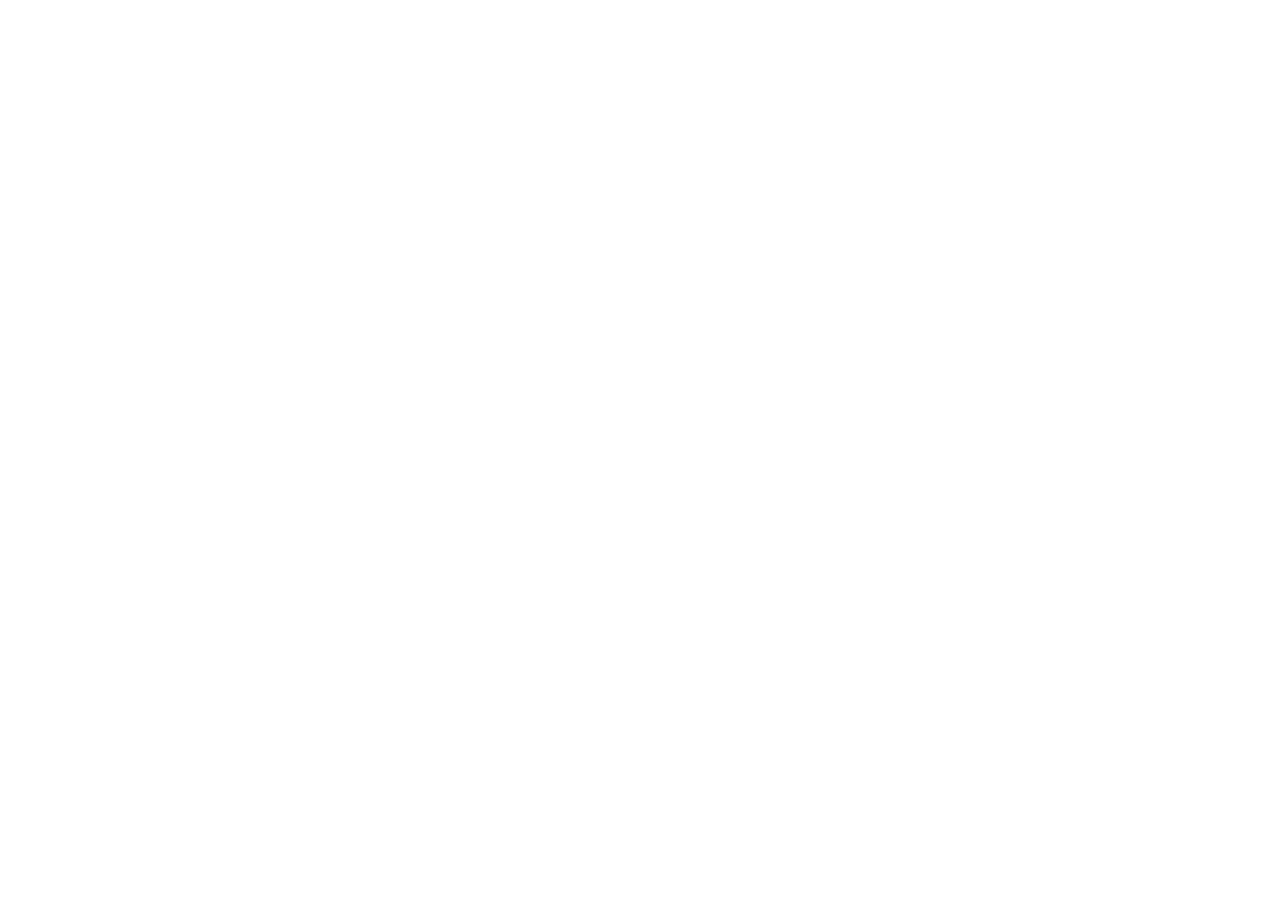
==== index.html @ 827642c1 "chore: initialize RetoKids project Setup React project with Vite, Tailwind CSS, TypeScript, and core" ====
<!doctype html>
<html lang="es">
  <head>
    <meta charset="UTF-8" />
    <meta name="viewport" content="width=device-width, initial-scale=1.0, maximum-scale=1.0, user-scalable=no, viewport-fit=cover" />
    <title>RetoKids - Desafíos en Acción</title>
    <meta name="description" content="Juego de desafíos interactivo para niños con retos físicos, de risa e ingenio, temporizador dinámico con sonidos y marcador de puntos." />
    <meta property="og:title" content="RetoKids - Desafíos en Acción" />
    <meta property="og:description" content="Juego de desafíos interactivo para niños con retos físicos, de risa e ingenio, temporizador dinámico con sonidos y marcador de puntos." />
    <meta property="og:type" content="website" />
    <meta name="apple-mobile-web-app-capable" content="yes" />
    <meta name="apple-mobile-web-app-status-bar-style" content="black-translucent" />
    <meta name="apple-mobile-web-app-title" content="RetoKids" />
    <meta name="theme-color" content="#4f46e5" />
    <link rel="preconnect" href="https://fonts.googleapis.com">
    <link rel="preconnect" href="https://fonts.gstatic.com" crossorigin>
    <link href="https://fonts.googleapis.com/css2?family=Plus+Jakarta+Sans:wght@500;600;700;800;900&display=swap" rel="stylesheet">
  </head>
  <body class="bg-slate-50 text-slate-800 antialiased selection:bg-indigo-500 selection:text-white">
    <div id="root"></div>
    <script type="module" src="/src/main.tsx"></script>
  </body>
</html>
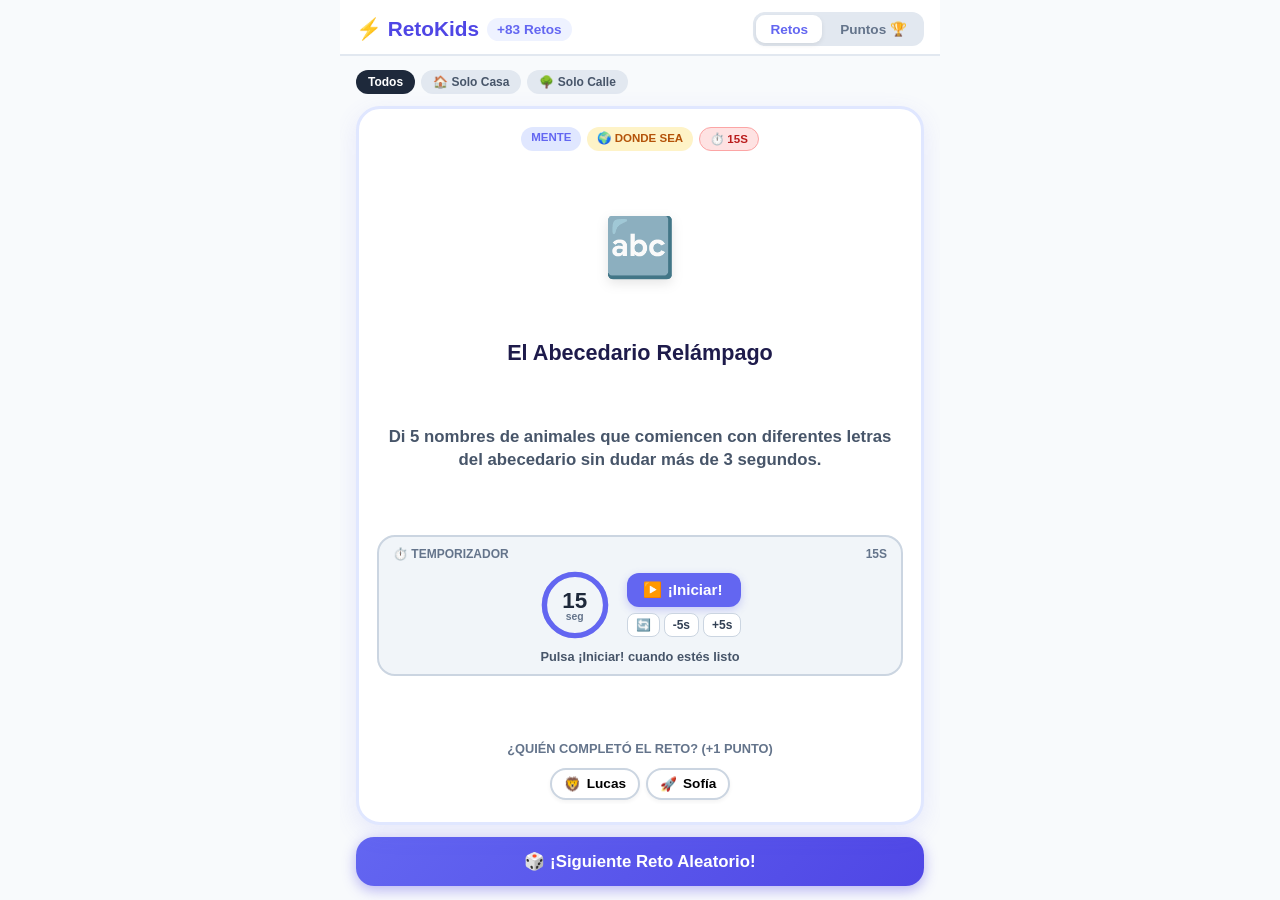
==== commit 542f8966: "feat: refactor index.html for PWA compatibility Update document structure and meta tags to improve P" ====
--- a/index.html
+++ b/index.html
@@ -1,23 +1,1300 @@
-<!doctype html>
+<!DOCTYPE html>
 <html lang="es">
-  <head>
-    <meta charset="UTF-8" />
-    <meta name="viewport" content="width=device-width, initial-scale=1.0, maximum-scale=1.0, user-scalable=no, viewport-fit=cover" />
-    <title>RetoKids - Desafíos en Acción</title>
-    <meta name="description" content="Juego de desafíos interactivo para niños con retos físicos, de risa e ingenio, temporizador dinámico con sonidos y marcador de puntos." />
-    <meta property="og:title" content="RetoKids - Desafíos en Acción" />
-    <meta property="og:description" content="Juego de desafíos interactivo para niños con retos físicos, de risa e ingenio, temporizador dinámico con sonidos y marcador de puntos." />
-    <meta property="og:type" content="website" />
-    <meta name="apple-mobile-web-app-capable" content="yes" />
-    <meta name="apple-mobile-web-app-status-bar-style" content="black-translucent" />
-    <meta name="apple-mobile-web-app-title" content="RetoKids" />
-    <meta name="theme-color" content="#4f46e5" />
-    <link rel="preconnect" href="https://fonts.googleapis.com">
-    <link rel="preconnect" href="https://fonts.gstatic.com" crossorigin>
-    <link href="https://fonts.googleapis.com/css2?family=Plus+Jakarta+Sans:wght@500;600;700;800;900&display=swap" rel="stylesheet">
-  </head>
-  <body class="bg-slate-50 text-slate-800 antialiased selection:bg-indigo-500 selection:text-white">
-    <div id="root"></div>
-    <script type="module" src="/src/main.tsx"></script>
-  </body>
+<head>
+  <meta charset="UTF-8">
+  <title>RetoKids - Desafíos en Acción con Temporizador</title>
+  
+  <!-- Optimización iOS / PWA -->
+  <meta name="viewport" content="width=device-width, initial-scale=1.0, maximum-scale=1.0, user-scalable=no, viewport-fit=cover">
+  <meta name="apple-mobile-web-app-capable" content="yes">
+  <meta name="apple-mobile-web-app-status-bar-style" content="black-translucent">
+  <meta name="apple-mobile-web-app-title" content="RetoKids">
+  <meta name="theme-color" content="#4f46e5">
+
+  <style>
+    :root {
+      --primary: #6366f1;
+      --primary-dark: #4f46e5;
+      --accent: #f59e0b;
+      --success: #10b981;
+      --danger: #ef4444;
+      --bg: #f8fafc;
+      --card-bg: #ffffff;
+      --text: #1e293b;
+      --text-muted: #64748b;
+      --safe-top: env(safe-area-inset-top, 20px);
+      --safe-bottom: env(safe-area-inset-bottom, 20px);
+    }
+
+    * {
+      box-sizing: border-box;
+      margin: 0;
+      padding: 0;
+      -webkit-tap-highlight-color: transparent;
+      user-select: none;
+      -webkit-user-select: none;
+    }
+
+    html, body {
+      width: 100%;
+      height: 100dvh;
+      overflow-x: hidden;
+      overflow-y: hidden;
+      font-family: -apple-system, BlinkMacSystemFont, "Segoe UI", Roboto, Helvetica, Arial, sans-serif;
+      background-color: var(--bg);
+      color: var(--text);
+    }
+
+    #app {
+      display: flex;
+      flex-direction: column;
+      width: 100vw;
+      height: 100dvh;
+      max-width: 600px;
+      margin: 0 auto;
+      padding-top: var(--safe-top);
+      padding-bottom: var(--safe-bottom);
+      overflow: hidden;
+      position: relative;
+    }
+
+    /* Cabecera */
+    header {
+      padding: 12px 16px 8px;
+      display: flex;
+      justify-content: space-between;
+      align-items: center;
+      background: var(--card-bg);
+      border-bottom: 2px solid #e2e8f0;
+    }
+
+    .brand {
+      display: flex;
+      align-items: center;
+      gap: 8px;
+      font-weight: 900;
+      font-size: 1.3rem;
+      color: var(--primary-dark);
+    }
+
+    .brand span {
+      background: #eef2ff;
+      padding: 4px 10px;
+      border-radius: 20px;
+      font-size: 0.85rem;
+      color: var(--primary);
+    }
+
+    .tab-bar {
+      display: flex;
+      background: #e2e8f0;
+      border-radius: 12px;
+      padding: 3px;
+      gap: 4px;
+    }
+
+    .tab-btn {
+      border: none;
+      background: transparent;
+      padding: 6px 14px;
+      font-weight: 700;
+      font-size: 0.85rem;
+      border-radius: 9px;
+      color: var(--text-muted);
+      cursor: pointer;
+      transition: all 0.2s ease;
+    }
+
+    .tab-btn.active {
+      background: #fff;
+      color: var(--primary);
+      box-shadow: 0 2px 5px rgba(0,0,0,0.08);
+    }
+
+    /* Contenido */
+    main {
+      flex: 1;
+      overflow-y: auto;
+      padding: 14px 16px;
+      display: flex;
+      flex-direction: column;
+      -webkit-overflow-scrolling: touch;
+    }
+
+    .view {
+      display: none;
+      flex-direction: column;
+      height: 100%;
+      gap: 12px;
+    }
+
+    .view.active {
+      display: flex;
+    }
+
+    /* Tarjeta Reto */
+    .challenge-card {
+      background: var(--card-bg);
+      border-radius: 24px;
+      padding: 18px 18px;
+      flex: 1;
+      display: flex;
+      flex-direction: column;
+      justify-content: space-between;
+      align-items: center;
+      text-align: center;
+      box-shadow: 0 8px 24px rgba(99, 102, 241, 0.12);
+      border: 3px solid #e0e7ff;
+      position: relative;
+      animation: popIn 0.3s cubic-bezier(0.175, 0.885, 0.32, 1.275);
+    }
+
+    @keyframes popIn {
+      0% { transform: scale(0.92); opacity: 0; }
+      100% { transform: scale(1); opacity: 1; }
+    }
+
+    .badge-row {
+      display: flex;
+      gap: 6px;
+      flex-wrap: wrap;
+      justify-content: center;
+      margin-bottom: 4px;
+    }
+
+    .badge {
+      font-size: 0.72rem;
+      font-weight: 800;
+      text-transform: uppercase;
+      padding: 4px 10px;
+      border-radius: 20px;
+      background: #e0e7ff;
+      color: var(--primary);
+    }
+
+    .badge.place {
+      background: #fef3c7;
+      color: #b45309;
+    }
+
+    .badge.time-badge {
+      background: #fee2e2;
+      color: #b91c1c;
+      border: 1px solid #fca5a5;
+    }
+
+    .challenge-emoji {
+      font-size: 3.6rem;
+      margin: 4px 0;
+      filter: drop-shadow(0 4px 6px rgba(0,0,0,0.1));
+    }
+
+    .challenge-title {
+      font-size: 1.35rem;
+      font-weight: 800;
+      color: #1e1b4b;
+      margin-bottom: 4px;
+    }
+
+    .challenge-desc {
+      font-size: 1.05rem;
+      line-height: 1.4;
+      font-weight: 600;
+      color: #475569;
+      margin-bottom: 4px;
+    }
+
+    /* =========================================
+       NUEVO: TEMPORIZADOR INTEGRADO EN RETO
+    ========================================= */
+    .timer-container {
+      width: 100%;
+      background: #f1f5f9;
+      border: 2px solid #cbd5e1;
+      border-radius: 18px;
+      padding: 10px 14px;
+      display: flex;
+      flex-direction: column;
+      align-items: center;
+      gap: 8px;
+      margin: 4px 0;
+      transition: all 0.3s ease;
+    }
+
+    .timer-container.running {
+      background: #eef2ff;
+      border-color: #818cf8;
+      box-shadow: 0 4px 12px rgba(99, 102, 241, 0.15);
+    }
+
+    .timer-container.urgent {
+      background: #fef2f2;
+      border-color: #f87171;
+      animation: pulseBorder 0.8s infinite alternate;
+    }
+
+    @keyframes pulseBorder {
+      0% { box-shadow: 0 0 0 0 rgba(239, 68, 68, 0.4); }
+      100% { box-shadow: 0 0 16px 4px rgba(239, 68, 68, 0.3); }
+    }
+
+    .timer-container.finished {
+      background: #ecfdf5;
+      border-color: #34d399;
+    }
+
+    .timer-header {
+      width: 100%;
+      display: flex;
+      justify-content: space-between;
+      align-items: center;
+      font-size: 0.75rem;
+      font-weight: 800;
+      text-transform: uppercase;
+      color: #64748b;
+    }
+
+    .timer-body {
+      display: flex;
+      align-items: center;
+      justify-content: center;
+      gap: 16px;
+      width: 100%;
+    }
+
+    .timer-dial-wrapper {
+      position: relative;
+      width: 72px;
+      height: 72px;
+      display: flex;
+      align-items: center;
+      justify-content: center;
+    }
+
+    .timer-svg {
+      width: 100%;
+      height: 100%;
+      transform: rotate(-90deg);
+    }
+
+    .timer-circle-bg {
+      fill: none;
+      stroke: #e2e8f0;
+      stroke-width: 6;
+    }
+
+    .timer-circle-progress {
+      fill: none;
+      stroke: var(--primary);
+      stroke-width: 6;
+      stroke-linecap: round;
+      transition: stroke-dashoffset 0.3s linear, stroke 0.3s ease;
+    }
+
+    .timer-dial-text {
+      position: absolute;
+      display: flex;
+      flex-direction: column;
+      align-items: center;
+      justify-content: center;
+      font-weight: 900;
+      font-size: 1.4rem;
+      color: var(--text);
+    }
+
+    .timer-dial-unit {
+      font-size: 0.65rem;
+      font-weight: 700;
+      color: var(--text-muted);
+      margin-top: -3px;
+    }
+
+    .timer-controls {
+      display: flex;
+      flex-direction: column;
+      gap: 6px;
+    }
+
+    .btn-timer-main {
+      background: var(--primary);
+      color: white;
+      border: none;
+      padding: 8px 16px;
+      border-radius: 12px;
+      font-weight: 800;
+      font-size: 0.95rem;
+      cursor: pointer;
+      display: flex;
+      align-items: center;
+      gap: 6px;
+      box-shadow: 0 3px 8px rgba(99, 102, 241, 0.3);
+      transition: transform 0.1s, background-color 0.2s;
+    }
+
+    .btn-timer-main:active {
+      transform: scale(0.95);
+    }
+
+    .btn-timer-main.running {
+      background: #d97706;
+      box-shadow: 0 3px 8px rgba(217, 119, 6, 0.3);
+    }
+
+    .btn-timer-main.finished {
+      background: #059669;
+    }
+
+    .timer-sub-controls {
+      display: flex;
+      gap: 4px;
+      justify-content: center;
+    }
+
+    .btn-timer-small {
+      background: #fff;
+      border: 1px solid #cbd5e1;
+      padding: 4px 8px;
+      border-radius: 8px;
+      font-weight: 800;
+      font-size: 0.75rem;
+      cursor: pointer;
+      color: #334155;
+    }
+
+    .btn-timer-small:active {
+      transform: scale(0.92);
+      background: #f1f5f9;
+    }
+
+    .timer-status-msg {
+      font-size: 0.8rem;
+      font-weight: 700;
+      color: #475569;
+      text-align: center;
+    }
+
+    /* Botones de acción */
+    .action-panel {
+      display: flex;
+      flex-direction: column;
+      gap: 8px;
+      margin-top: 6px;
+      width: 100%;
+    }
+
+    .award-title {
+      font-size: 0.8rem;
+      font-weight: 800;
+      color: var(--text-muted);
+      text-align: center;
+      text-transform: uppercase;
+    }
+
+    .players-quick-bar {
+      display: flex;
+      gap: 6px;
+      overflow-x: auto;
+      padding: 4px 2px;
+      justify-content: center;
+      flex-wrap: wrap;
+    }
+
+    .quick-player-btn {
+      background: #fff;
+      border: 2px solid #cbd5e1;
+      padding: 6px 12px;
+      border-radius: 50px;
+      display: flex;
+      align-items: center;
+      gap: 6px;
+      font-weight: 800;
+      font-size: 0.85rem;
+      cursor: pointer;
+      box-shadow: 0 2px 4px rgba(0,0,0,0.05);
+      transition: transform 0.1s;
+    }
+
+    .quick-player-btn:active {
+      transform: scale(0.95);
+      background: #dcfce7;
+      border-color: var(--success);
+    }
+
+    .btn-main {
+      background: linear-gradient(135deg, #6366f1, #4f46e5);
+      color: white;
+      border: none;
+      padding: 14px;
+      font-size: 1.05rem;
+      font-weight: 800;
+      border-radius: 18px;
+      cursor: pointer;
+      box-shadow: 0 4px 14px rgba(79, 70, 229, 0.4);
+      display: flex;
+      justify-content: center;
+      align-items: center;
+      gap: 10px;
+      transition: transform 0.1s;
+    }
+
+    .btn-main:active {
+      transform: scale(0.97);
+    }
+
+    /* Marcador y Jugadores */
+    .players-list {
+      display: flex;
+      flex-direction: column;
+      gap: 10px;
+      overflow-y: auto;
+    }
+
+    .player-card {
+      background: var(--card-bg);
+      border-radius: 18px;
+      padding: 12px 16px;
+      display: flex;
+      align-items: center;
+      justify-content: space-between;
+      box-shadow: 0 3px 10px rgba(0,0,0,0.04);
+      border: 2px solid #f1f5f9;
+    }
+
+    .player-info {
+      display: flex;
+      align-items: center;
+      gap: 12px;
+    }
+
+    .player-avatar {
+      width: 48px;
+      height: 48px;
+      border-radius: 50%;
+      background: #eef2ff;
+      display: flex;
+      align-items: center;
+      justify-content: center;
+      font-size: 1.7rem;
+      overflow: hidden;
+      border: 2px solid #c7d2fe;
+    }
+
+    .player-avatar img {
+      width: 100%;
+      height: 100%;
+      object-fit: cover;
+    }
+
+    .player-name {
+      font-weight: 800;
+      font-size: 1.05rem;
+    }
+
+    .score-controls {
+      display: flex;
+      align-items: center;
+      gap: 8px;
+    }
+
+    .score-badge {
+      font-size: 1.3rem;
+      font-weight: 900;
+      color: var(--primary-dark);
+      min-width: 36px;
+      text-align: center;
+    }
+
+    .btn-circle {
+      width: 36px;
+      height: 36px;
+      border-radius: 50%;
+      border: none;
+      font-size: 1.3rem;
+      font-weight: 800;
+      display: flex;
+      align-items: center;
+      justify-content: center;
+      cursor: pointer;
+    }
+
+    .btn-plus {
+      background: #dcfce7;
+      color: #15803d;
+    }
+
+    .btn-minus {
+      background: #fee2e2;
+      color: #b91c1c;
+    }
+
+    /* Modal / Formulario Agregar Jugador */
+    .add-player-box {
+      background: #fff;
+      padding: 16px;
+      border-radius: 20px;
+      box-shadow: 0 4px 12px rgba(0,0,0,0.06);
+      border: 2px dashed #cbd5e1;
+      display: flex;
+      flex-direction: column;
+      gap: 12px;
+    }
+
+    .input-row {
+      display: flex;
+      gap: 8px;
+    }
+
+    input[type="text"] {
+      flex: 1;
+      padding: 12px 14px;
+      border-radius: 12px;
+      border: 2px solid #cbd5e1;
+      font-size: 1rem;
+      font-weight: 600;
+      outline: none;
+    }
+
+    input[type="text"]:focus {
+      border-color: var(--primary);
+    }
+
+    .avatar-selector {
+      display: flex;
+      gap: 6px;
+      overflow-x: auto;
+      padding-bottom: 4px;
+    }
+
+    .avatar-option {
+      font-size: 1.6rem;
+      padding: 6px;
+      background: #f1f5f9;
+      border-radius: 12px;
+      cursor: pointer;
+      border: 2px solid transparent;
+    }
+
+    .avatar-option.selected {
+      border-color: var(--primary);
+      background: #e0e7ff;
+    }
+
+    .custom-file-upload {
+      border: 2px dashed #94a3b8;
+      border-radius: 12px;
+      display: flex;
+      align-items: center;
+      justify-content: center;
+      padding: 8px;
+      font-size: 0.8rem;
+      font-weight: 700;
+      color: #475569;
+      cursor: pointer;
+    }
+
+    .btn-sec {
+      background: var(--primary);
+      color: white;
+      border: none;
+      padding: 12px;
+      border-radius: 12px;
+      font-weight: 800;
+      cursor: pointer;
+    }
+
+    /* Filtros Rápidos */
+    .filter-bar {
+      display: flex;
+      gap: 6px;
+    }
+
+    .filter-chip {
+      padding: 5px 12px;
+      border-radius: 20px;
+      background: #e2e8f0;
+      border: none;
+      font-size: 0.75rem;
+      font-weight: 700;
+      color: #475569;
+      cursor: pointer;
+    }
+
+    .filter-chip.active {
+      background: #1e293b;
+      color: white;
+    }
+
+    /* Canvas para confeti */
+    #confetti {
+      position: absolute;
+      top: 0;
+      left: 0;
+      width: 100%;
+      height: 100%;
+      pointer-events: none;
+      z-index: 999;
+    }
+  </style>
+</head>
+<body>
+
+  <canvas id="confetti"></canvas>
+
+  <div id="app">
+    <!-- Header -->
+    <header>
+      <div class="brand">
+        ⚡ RetoKids
+        <span id="challenge-counter">0/110</span>
+      </div>
+      <div class="tab-bar">
+        <button class="tab-btn active" onclick="switchView('retos')">Retos</button>
+        <button class="tab-btn" onclick="switchView('jugadores')">Puntos 🏆</button>
+      </div>
+    </header>
+
+    <!-- Contenido -->
+    <main>
+      <!-- VISTA 1: RETOS -->
+      <div id="view-retos" class="view active">
+        <!-- Filtros de Lugar -->
+        <div class="filter-bar">
+          <button class="filter-chip active" onclick="setFilter('todos', this)">Todos</button>
+          <button class="filter-chip" onclick="setFilter('casa', this)">🏠 Solo Casa</button>
+          <button class="filter-chip" onclick="setFilter('calle', this)">🌳 Solo Calle</button>
+        </div>
+
+        <!-- Tarjeta de Reto -->
+        <div class="challenge-card" id="card">
+          <div class="badge-row">
+            <span class="badge" id="c-category">Movimiento</span>
+            <span class="badge place" id="c-place">🏠 En Casa</span>
+            <span class="badge time-badge" id="c-time-badge" style="display:none;">⏱️ 10s</span>
+          </div>
+
+          <div class="challenge-emoji" id="c-emoji">🚀</div>
+          <h2 class="challenge-title" id="c-title">Cargando Reto...</h2>
+          <p class="challenge-desc" id="c-desc">¡Prepárate para la diversión!</p>
+
+          <!-- NUEVO: Temporizador Visual para retos con tiempo -->
+          <div class="timer-container" id="timer-box" style="display: none;">
+            <div class="timer-header">
+              <span>⏱️ Temporizador</span>
+              <span id="timer-badge-val" style="font-weight:900;">10s</span>
+            </div>
+            <div class="timer-body">
+              <div class="timer-dial-wrapper">
+                <svg class="timer-svg" viewBox="0 0 80 80">
+                  <circle class="timer-circle-bg" cx="40" cy="40" r="34"></circle>
+                  <circle class="timer-circle-progress" id="timer-svg-circle" cx="40" cy="40" r="34" stroke-dasharray="213.6" stroke-dashoffset="0"></circle>
+                </svg>
+                <div class="timer-dial-text">
+                  <span id="timer-digits">10</span>
+                  <span class="timer-dial-unit">seg</span>
+                </div>
+              </div>
+
+              <div class="timer-controls">
+                <button class="btn-timer-main" id="timer-main-btn" onclick="toggleTimer()">
+                  <span id="timer-btn-icon">▶️</span> <span id="timer-btn-text">¡Iniciar!</span>
+                </button>
+                <div class="timer-sub-controls">
+                  <button class="btn-timer-small" onclick="resetTimer()" title="Reiniciar">🔄</button>
+                  <button class="btn-timer-small" onclick="adjustTimer(-5)" title="Restar 5s">-5s</button>
+                  <button class="btn-timer-small" onclick="adjustTimer(5)" title="Sumar 5s">+5s</button>
+                </div>
+              </div>
+            </div>
+            <div class="timer-status-msg" id="timer-msg">Pulsa ¡Iniciar! cuando estés preparado</div>
+          </div>
+
+          <!-- Asignar punto rápido -->
+          <div class="action-panel">
+            <div class="award-title">¿Quién completó el reto? (+1 punto)</div>
+            <div class="players-quick-bar" id="quick-players">
+              <!-- Se llena con JS -->
+            </div>
+          </div>
+        </div>
+
+        <button class="btn-main" onclick="nextChallenge()">
+          🎲 ¡Siguiente Reto Aleatorio!
+        </button>
+      </div>
+
+      <!-- VISTA 2: JUGADORES / MARCADOR -->
+      <div id="view-jugadores" class="view">
+        <!-- Agregar Jugador -->
+        <div class="add-player-box">
+          <div class="input-row">
+            <input type="text" id="player-name" placeholder="Nombre (ej. Lucas o Sofía)" maxlength="15">
+            <button class="btn-sec" onclick="addPlayer()">Añadir</button>
+          </div>
+          
+          <div style="font-size: 0.8rem; font-weight: 700; color: #64748b;">Elige un icono:</div>
+          <div class="avatar-selector" id="avatar-picker">
+            <div class="avatar-option selected" onclick="pickEmoji('🦁', this)">🦁</div>
+            <div class="avatar-option" onclick="pickEmoji('🚀', this)">🚀</div>
+            <div class="avatar-option" onclick="pickEmoji('🦄', this)">🦄</div>
+            <div class="avatar-option" onclick="pickEmoji('🦖', this)">🦖</div>
+            <div class="avatar-option" onclick="pickEmoji('⚡', this)">⚡</div>
+            <div class="avatar-option" onclick="pickEmoji('🍕', this)">🍕</div>
+            <div class="avatar-option" onclick="pickEmoji('🐶', this)">🐶</div>
+            <div class="avatar-option" onclick="pickEmoji('🥷', this)">🥷</div>
+          </div>
+
+          <label class="custom-file-upload">
+            📷 O sube una foto desde tu galería
+            <input type="file" id="player-img" accept="image/*" style="display:none;" onchange="handleImageUpload(event)">
+          </label>
+        </div>
+
+        <!-- Lista Marcador -->
+        <div class="players-list" id="players-list">
+          <!-- Jugadores creados -->
+        </div>
+      </div>
+    </main>
+  </div>
+
+  <script>
+    /* ============================================================
+       BASE DE DATOS: +105 RETOS CON TIEMPO EXPLICITO
+    ============================================================ */
+    const RETOS = [
+      // FÍSICOS Y MOVIMIENTO
+      { title: "El Flamenco Ciego", desc: "Ponte a la pata coja, cierra los ojos y aguanta 10 segundos sin caerte ni abrir los brazos.", cat: "Movimiento", place: "todos", emoji: "🦩", time: 10 },
+      { title: "El Suelo es Lava", desc: "¡Tienes 5 segundos para subirte a algún lugar sin tocar el suelo!", cat: "Movimiento", place: "todos", emoji: "🌋", time: 5 },
+      { title: "Caminata de Cangrejo", desc: "Camina a cuatro patas boca arriba como un cangrejo hasta la otra punta de la habitación o hasta el siguiente árbol.", cat: "Movimiento", place: "todos", emoji: "🦀" },
+      { title: "Salto de Astronauta", desc: "Haz 5 saltos lo más altos que puedas, aterrizando en cuclillas y diciendo en el aire '¡Houston, sin gravedad!'.", cat: "Movimiento", place: "todos", emoji: "🚀" },
+      { title: "Giro Ninja Silencioso", desc: "Da 3 vueltas completas sobre ti mismo y termina en posición ninja sin hacer ni el más mínimo sonido.", cat: "Movimiento", place: "todos", emoji: "🥷" },
+      { title: "La Carrera del Pingüino", desc: "Junta los tobillos y camina como un pingüino de lado a lado sin separar los pies.", cat: "Movimiento", place: "todos", emoji: "🐧" },
+      { title: "El Puente Humano", desc: "Haz una postura de puente (o plancha) y cuenta despacio del 1 al 12 sin que tu barriga toque el suelo.", cat: "Movimiento", place: "todos", emoji: "🌉", time: 12 },
+      { title: "Pato Veloz", desc: "Agáchate en cuclillas y camina como un patito diciendo 'cuac cuac' durante 15 pasos.", cat: "Movimiento", place: "todos", emoji: "🦆" },
+      { title: "Salto de Rana Pro", desc: "Haz 6 saltos de rana enormes tocando el suelo con las dos manos antes de cada despegue.", cat: "Movimiento", place: "todos", emoji: "🐸" },
+      { title: "Toques de Rodilla", desc: "Salta llevando las rodillas al pecho 8 veces seguidas sin detenerte.", cat: "Movimiento", place: "todos", emoji: "⚡" },
+      { title: "El Árbol en la Tormenta", desc: "Haz la postura del árbol (un pie pegado a la rodilla contraria) durante 15 segundos mientras los demás intentan hacerte reír.", cat: "Equilibrio", place: "todos", emoji: "🌳", time: 15 },
+      { title: "Gato y Perro", desc: "A cuatro patas, arquea la espalda hacia arriba como gato enfadado y luego hacia abajo sacando pecho 5 veces.", cat: "Movimiento", place: "casa", emoji: "🐱" },
+      { title: "Carrera hacia Atrás", desc: "Camina 20 pasos de espaldas con mucho cuidado mirando por encima del hombro.", cat: "Movimiento", place: "todos", emoji: "🔙" },
+
+      // RISA Y ACTUACIÓN / TEATRO
+      { title: "El Robot Descompuesto", desc: "Habla y muévete como un robot al que se le están acabando las pilas durante 20 segundos.", cat: "Risas", place: "todos", emoji: "🤖", time: 20 },
+      { title: "La Estatua de Cera", desc: "Pon una cara divertidísima y quédate completamente congelado durante 15 segundos sin parpadear.", cat: "Risas", place: "todos", emoji: "🗿", time: 15 },
+      { title: "Monólogo Alienígena", desc: "Explícale al grupo cómo se come un plátano usando un idioma inventado de otro planeta durante 20 segundos.", cat: "Risas", place: "todos", emoji: "👽", time: 20 },
+      { title: "Mímica de Animal Misterioso", desc: "Imita a un animal con gestos y movimientos (¡sin ningún sonido!) hasta que alguien adivine cuál es en 30 segundos.", cat: "Teatro", place: "todos", emoji: "🎭", time: 30 },
+      { title: "El Espejo Mágico", desc: "Elige a un compañero e imita exactamente cada uno de sus movimientos durante 30 segundos como si fueras su reflejo.", cat: "Risas", place: "todos", emoji: "🪞", time: 30 },
+      { title: "Risa Contagiosa", desc: "Ponte muy serio cara a cara con alguien y di '¡Ja!'... él dice '¡Ja, Ja!' y tú '¡Ja, Ja, Ja!'. El primero que se ría pierde.", cat: "Risas", place: "todos", emoji: "😂" },
+      { title: "Chef Italiano Dramático", desc: "Finge preparar una pizza gigante invisible usando manos y gestos muy exagerados durante 20 segundos.", cat: "Teatro", place: "todos", emoji: "🍕", time: 20 },
+      { title: "Pájaros Locos", desc: "Mueve los brazos como un pájaro e intenta rascarte la espalda con el codo.", cat: "Risas", place: "todos", emoji: "🦜" },
+      { title: "Abuelo sin Dientes", desc: "Habla durante 20 segundos tapándote los dientes con los labios contando qué hiciste hoy.", cat: "Risas", place: "todos", emoji: "👴", time: 20 },
+      { title: "Presentador de Circo", desc: "Presenta al otro jugador con tu voz más potente y elegante como el artista más asombroso del mundo en 20 segundos.", cat: "Teatro", place: "todos", emoji: "🎪", time: 20 },
+
+      // OBSERVACIÓN E INGENIO
+      { title: "Detective de Colores", desc: "Encuentra con la vista 3 cosas rojas, 2 verdes y 1 amarilla antes de contar hasta 15.", cat: "Ingenio", place: "todos", emoji: "🔍", time: 15 },
+      { title: "Palabras Encadenadas", desc: "Di una palabra y el otro debe decir otra que empiece con la última sílaba. ¡Deben lograr 6 palabras seguidas!", cat: "Mente", place: "todos", emoji: "🔗" },
+      { title: "El Abecedario Relámpago", desc: "Di 5 nombres de animales que comiencen con diferentes letras del abecedario sin dudar más de 3 segundos.", cat: "Mente", place: "todos", emoji: "🔤", time: 15 },
+      { title: "El Radar Silencioso", desc: "Cierra los ojos durante 15 segundos en silencio absoluto. Luego di 3 sonidos diferentes que hayas escuchado.", cat: "Ingenio", place: "todos", emoji: "👂", time: 15 },
+      { title: "Veo Veo Táctil", desc: "Cierra los ojos. Alguien te pondrá un objeto cotidiano en las manos y tendrás 10 segundos para adivinar qué es solo tocándolo.", cat: "Ingenio", place: "casa", emoji: "✋", time: 10 },
+      { title: "Rimas Divertidas", desc: "Busca 3 palabras que rimen con la palabra 'CAMIÓN' en menos de 15 segundos.", cat: "Mente", place: "todos", emoji: "🎵", time: 15 },
+      { title: "La Pregunta Prohibida", desc: "Durante 1 minuto debes responder a las preguntas que te hagan SIN decir las palabras 'SÍ', 'NO' ni 'BLANCO'.", cat: "Mente", place: "todos", emoji: "🚫", time: 60 },
+      { title: "Memoria Flash", desc: "Mira a tu alrededor 10 segundos. Cierra los ojos y dinos cuántas personas o cuadros hay en el lugar.", cat: "Mente", place: "todos", emoji: "🧠", time: 10 },
+      { title: "Trabalenguas Imposible", desc: "Di 3 veces seguidas y muy rápido: 'Tres tristes tigres tragaban trigo en un trigal' en menos de 15 segundos.", cat: "Mente", place: "todos", emoji: "🗣️", time: 15 },
+      { title: "De Mayor a Menor", desc: "Cuenta hacia atrás del 20 al 0 mientras das saltitos suaves con un solo pie durante 20 segundos.", cat: "Mente", place: "todos", emoji: "🔟", time: 20 },
+
+      // CALLE / EXTERIOR
+      { title: "Cazador de Letras", desc: "Busca en carteles o señales de la calle la letra 'A', la letra 'M' y la letra 'S' en menos de 30 segundos.", cat: "Calle", place: "calle", emoji: "🚸", time: 30 },
+      { title: "La Carrera de Sombras", desc: "Intenta pisar la sombra de tu compañero sin que él pise la tuya durante 20 segundos.", cat: "Calle", place: "calle", emoji: "👥", time: 20 },
+      { title: "El Semáforo Humano", desc: "Cuando el líder diga 'Verde' corres en el sitio; 'Amarillo' vas a cámara lenta; 'Rojo' te congelas durante 30 segundos.", cat: "Calle", place: "calle", emoji: "🚦", time: 30 },
+      { title: "Contador de Coches", desc: "Elige un color. El primero en ver pasar 3 coches de ese color gana el punto.", cat: "Calle", place: "calle", emoji: "🚗" },
+      { title: "Misión Formas de Nubes", desc: "Mira al cielo y encuentra una nube que tenga forma de animal o de cosa divertida y descríbela.", cat: "Calle", place: "calle", emoji: "☁️" },
+      { title: "Equilibrio en la Línea", desc: "Camina poniendo un pie justo delante del otro siguiendo una línea del suelo sin salirte durante 15 pasos.", cat: "Calle", place: "calle", emoji: "➖" },
+      { title: "El Radar de Perros", desc: "El primero en encontrar un perro paseando por la calle debe imitar su ladrido suavemente.", cat: "Calle", place: "calle", emoji: "🐕" },
+      { title: "Detective de Hojas", desc: "Encuentra en el suelo una hoja seca y una hoja verde sin arrancar ninguna planta antes de 30 segundos.", cat: "Calle", place: "calle", emoji: "🍂", time: 30 },
+      { title: "Salto de Balcones", desc: "Cuenta cuántos balcones con plantas ves en la fachada más cercana antes de 10 segundos.", cat: "Calle", place: "calle", emoji: "🪴", time: 10 },
+      { title: "El Abrazo al Árbol", desc: "Camina a paso ligero hasta el árbol más cercano y dale un abrazo agradeciéndole por el oxígeno.", cat: "Calle", place: "calle", emoji: "🌲" },
+
+      // CASA
+      { title: "Búsqueda del Calcetín Gemelo", desc: "Toca con la punta del dedo un calcetín y vuelve a tu lugar en menos de 10 segundos.", cat: "Casa", place: "casa", emoji: "🧦", time: 10 },
+      { title: "El Guardián del Silencio", desc: "Cruza el pasillo o la habitación caminando como un ratoncito sin que el suelo cruja durante 15 segundos.", cat: "Casa", place: "casa", emoji: "🐭", time: 15 },
+      { title: "Tocar Madera", desc: "Toca 4 objetos distintos que estén hechos de madera auténtica en menos de 12 segundos.", cat: "Casa", place: "casa", emoji: "🪵", time: 12 },
+      { title: "Foco Frío", desc: "Corre y toca la puerta del frigorífico con el codo antes de 8 segundos.", cat: "Casa", place: "casa", emoji: "❄️", time: 8 },
+      { title: "La Almohada Malabarista", desc: "Toma un cojín, lánzalo al aire, da una palmada y atrápalo antes de que caiga.", cat: "Casa", place: "casa", emoji: "🛋️" },
+      { title: "Orden Exprés", desc: "Encuentra una cosa que esté descolocada en el salón o tu cuarto y guárdala en su lugar exacto antes de 20 segundos.", cat: "Casa", place: "casa", emoji: "✨", time: 20 },
+      { title: "El Monstruo de la Cama", desc: "Gatea por debajo de una mesa o ponte a ras del suelo y saluda como un simpático monstruo.", cat: "Casa", place: "casa", emoji: "👾" },
+
+      // MÁS RETOS
+      { title: "Giro de Helicóptero", desc: "Extiende los brazos y gira 5 veces a la derecha y 5 a la izquierda sin marearte.", cat: "Movimiento", place: "todos", emoji: "🚁" },
+      { title: "Pancita y Cabeza", desc: "Frótate la barriga en círculos con una mano mientras te das palmaditas en la cabeza con la otra durante 10 segundos.", cat: "Coordinación", place: "todos", emoji: "🤹", time: 10 },
+      { title: "La Carrera del Gusano", desc: "Túmbate en el suelo y muévete hacia adelante ondulando tu cuerpo durante 15 segundos.", cat: "Movimiento", place: "casa", emoji: "🐛", time: 15 },
+      { title: "Mímica de Oficios", desc: "Imita ser un bombero o un astronauta hasta que adivinen tu profesión en menos de 30 segundos.", cat: "Teatro", place: "todos", emoji: "👨‍🚒", time: 30 },
+      { title: "El Chiste Exprés", desc: "Cuenta tu mejor chiste o frase cómica en menos de 20 segundos.", cat: "Risas", place: "todos", emoji: "😆", time: 20 },
+      { title: "Superhéroe en Despegue", desc: "Haz tu mejor pose de superhéroe volando y quédate firme como una roca 12 segundos.", cat: "Movimiento", place: "todos", emoji: "🦸", time: 12 },
+      { title: "Aplaude por la Espalda", desc: "Pasa los brazos por detrás de la espalda e intenta aplaudir 10 veces en menos de 10 segundos.", cat: "Coordinación", place: "todos", emoji: "👏", time: 10 },
+      { title: "Adivina el Dibujo en la Espalda", desc: "Con tu dedo dibuja un sol, un corazón o un número en la espalda para que lo adivinen en 20 segundos.", cat: "Ingenio", place: "todos", emoji: "✍️", time: 20 },
+      { title: "Grito Mudo", desc: "Haz la cara de gritar con toda tu fuerza pero sin ningún sonido durante 8 segundos.", cat: "Risas", place: "todos", emoji: "😱", time: 8 },
+      { title: "El Duelo de Miradas", desc: "Mira fijamente a los ojos a tu rival durante 30 segundos. El primero en reírse pierde.", cat: "Risas", place: "todos", emoji: "👀", time: 30 },
+      { title: "Canto Operístico", desc: "Canta 'Cumpleaños Feliz' con voz de ópera dramática durante 15 segundos.", cat: "Risas", place: "todos", emoji: "🎤", time: 15 },
+      { title: "El Ninja Agachado", desc: "Haz una sentadilla profunda y aguanta abajo contando hasta 10 con una sonrisa.", cat: "Movimiento", place: "todos", emoji: "🥋", time: 10 },
+      { title: "5 Animales con Cola Larga", desc: "Nombra 5 animales con cola larga antes de que cuenten hasta 10.", cat: "Mente", place: "todos", emoji: "🐒", time: 10 },
+      { title: "La Torre Humana", desc: "Estírate lo más alto que puedas de puntillas con las manos al cielo 10 segundos.", cat: "Movimiento", place: "todos", emoji: "🦒", time: 10 },
+      { title: "Sonidos de Granja", desc: "Haz el sonido de una vaca, un gallo, un cerdo y una oveja en menos de 8 segundos.", cat: "Risas", place: "todos", emoji: "🚜", time: 8 },
+      { title: "Cero Cosquillas", desc: "Aguanta cosquillas en las plantas de los pies o costillas durante 5 segundos sin gritar.", cat: "Risas", place: "todos", emoji: "🪶", time: 5 },
+      { title: "El Baile Loco", desc: "Inventa un paso de baile que combine hombros y pata coja durante 15 segundos.", cat: "Risas", place: "todos", emoji: "💃", time: 15 },
+      { title: "Pies en el Aire", desc: "Siéntate en el suelo y mantén los pies en el aire sin tocar nada durante 10 segundos.", cat: "Movimiento", place: "casa", emoji: "🦶", time: 10 },
+      { title: "Carrera de Caracoles", desc: "Compite para ver quién llega más lento al otro lado sin parar durante 20 segundos.", cat: "Risas", place: "todos", emoji: "🐌", time: 20 },
+      { title: "Buscador de Triángulos", desc: "Encuentra en menos de 15 segundos alguna forma triangular en tu entorno.", cat: "Ingenio", place: "todos", emoji: "📐", time: 15 },
+      { title: "Mueve las Orejas", desc: "Intenta mover las orejas sin tocarlas durante 10 segundos.", cat: "Risas", place: "todos", emoji: "👂", time: 10 },
+      { title: "Contar con los Ojos Cerrados", desc: "Cierra los ojos e intenta adivinar cuándo han pasado exactamente 15 segundos.", cat: "Mente", place: "todos", emoji: "⏱️", time: 15 },
+      { title: "Cero Parpadeo", desc: "Aguanta 12 segundos mirando al techo sin parpadear ni una sola vez.", cat: "Control", place: "todos", emoji: "👀", time: 12 },
+      { title: "Pies Calientes", desc: "Trota en el sitio como si el suelo hirviera durante 10 segundos.", cat: "Movimiento", place: "todos", emoji: "🔥", time: 10 },
+      { title: "Tocar 3 Cosas Frías", desc: "Toca 3 objetos fríos al tacto (metal, cristal, piedra) antes de 15 segundos.", cat: "Ingenio", place: "todos", emoji: "🧊", time: 15 },
+      { title: "Acrobacia del Pulgar", desc: "Gira los pulgares uno alrededor del otro a máxima velocidad durante 10 segundos.", cat: "Coordinación", place: "todos", emoji: "👍", time: 10 },
+      { title: "El Escalador Invisible", desc: "Mueve brazos y piernas como escalando una montaña empinada durante 15 segundos.", cat: "Movimiento", place: "todos", emoji: "🧗", time: 15 },
+      { title: "5 Cosas que Vuelan", desc: "Nombra 5 cosas que vuelen que NO sean pájaros antes de 10 segundos.", cat: "Mente", place: "todos", emoji: "🚁", time: 10 },
+      { title: "Tocar Algo Amarillo", desc: "¡Tienes 7 segundos para correr y tocar algo amarillo!", cat: "Ingenio", place: "todos", emoji: "🟡", time: 7 },
+      { title: "La Muralla China", desc: "Empujad suavemente espalda contra espalda durante 5 segundos.", cat: "Fuerza", place: "todos", emoji: "🧱", time: 5 },
+      { title: "La Palma Rápida", desc: "Intenta aplaudir 15 veces en menos de 5 segundos.", cat: "Agilidad", place: "todos", emoji: "⚡", time: 5 },
+      { title: "La Tabla Firme", desc: "Ponte en plancha apoyando los codos durante 10 segundos.", cat: "Fuerza", place: "casa", emoji: "🛹", time: 10 },
+      { title: "El Saludo Secreto", desc: "Inventa en 10 segundos un saludo secreto con tu amigo.", cat: "Creatividad", place: "todos", emoji: "🤝", time: 10 }
+    ];
+
+    /* ============================================================
+       ESTADO Y PERSISTENCIA
+    ============================================================ */
+    let players = JSON.parse(localStorage.getItem('retokids_players')) || [
+      { id: 1, name: "Lucas", avatar: "🦁", isCustomImg: false, score: 0 },
+      { id: 2, name: "Sofía", avatar: "🚀", isCustomImg: false, score: 0 }
+    ];
+
+    let currentFilter = 'todos';
+    let currentEmoji = '🦁';
+    let customImageBase64 = null;
+    let currentReto = null;
+
+    // Estado del temporizador
+    let timerTotal = 0;
+    let timerRemaining = 0;
+    let timerInterval = null;
+    let timerRunning = false;
+    const CIRCUMFERENCE = 2 * Math.PI * 34; // r=34 -> ~213.6
+
+    // Audio
+    const audioCtx = new (window.AudioContext || window.webkitAudioContext)();
+    
+    function playBeep(freq = 520, type = 'sine', duration = 0.15) {
+      if (audioCtx.state === 'suspended') audioCtx.resume();
+      try {
+        const osc = audioCtx.createOscillator();
+        const gain = audioCtx.createGain();
+        osc.type = type;
+        osc.frequency.value = freq;
+        gain.gain.setValueAtTime(0.2, audioCtx.currentTime);
+        gain.gain.exponentialRampToValueAtTime(0.001, audioCtx.currentTime + duration);
+        osc.connect(gain);
+        gain.connect(audioCtx.destination);
+        osc.start();
+        osc.stop(audioCtx.currentTime + duration);
+      } catch (e) {}
+    }
+
+    function playFanfare() {
+      setTimeout(() => playBeep(440, 'triangle', 0.12), 0);
+      setTimeout(() => playBeep(554, 'triangle', 0.12), 120);
+      setTimeout(() => playBeep(659, 'triangle', 0.15), 240);
+      setTimeout(() => playBeep(880, 'triangle', 0.35), 380);
+    }
+
+    /* ============================================================
+       LÓGICA DEL TEMPORIZADOR
+    ============================================================ */
+    function setupTimerForReto(reto) {
+      clearInterval(timerInterval);
+      timerRunning = false;
+      const box = document.getElementById('timer-box');
+      const timeBadge = document.getElementById('c-time-badge');
+
+      // Buscar tiempo explícito o detectar en la descripción
+      let seconds = reto.time || null;
+      if (!seconds) {
+        const match = reto.desc.match(/(\d+)\s*segundos?/i);
+        if (match) seconds = parseInt(match[1], 10);
+      }
+
+      if (seconds && seconds > 0) {
+        timerTotal = seconds;
+        timerRemaining = seconds;
+        box.style.display = 'flex';
+        timeBadge.style.display = 'inline-block';
+        timeBadge.textContent = `⏱️ ${seconds}s`;
+        document.getElementById('timer-badge-val').textContent = `${seconds}s`;
+        updateTimerDisplay();
+      } else {
+        box.style.display = 'none';
+        timeBadge.style.display = 'none';
+      }
+    }
+
+    function updateTimerDisplay() {
+      const digits = document.getElementById('timer-digits');
+      const box = document.getElementById('timer-box');
+      const btn = document.getElementById('timer-main-btn');
+      const btnText = document.getElementById('timer-btn-text');
+      const btnIcon = document.getElementById('timer-btn-icon');
+      const msg = document.getElementById('timer-msg');
+      const circle = document.getElementById('timer-svg-circle');
+
+      digits.textContent = timerRemaining;
+
+      // Calcular offset de la barra circular
+      const ratio = timerTotal > 0 ? timerRemaining / timerTotal : 0;
+      const offset = CIRCUMFERENCE * (1 - ratio);
+      circle.style.strokeDashoffset = offset;
+
+      // Actualizar colores
+      box.className = 'timer-container';
+      if (timerRemaining === 0) {
+        box.classList.add('finished');
+        circle.style.stroke = 'var(--success)';
+        btn.className = 'btn-timer-main finished';
+        btnIcon.textContent = '🔄';
+        btnText.textContent = '¡Repetir!';
+        msg.textContent = '🎉 ¡TIEMPO TERMINADO! ¿Quién lo logró?';
+      } else if (timerRunning) {
+        box.classList.add('running');
+        if (timerRemaining <= 3) {
+          box.classList.add('urgent');
+          circle.style.stroke = 'var(--danger)';
+          msg.textContent = '🚨 ¡Últimos segundos!';
+        } else {
+          circle.style.stroke = 'var(--primary)';
+          msg.textContent = '⏱️ ¡El tiempo está corriendo!';
+        }
+        btn.className = 'btn-timer-main running';
+        btnIcon.textContent = '⏸️';
+        btnText.textContent = 'Pausar';
+      } else {
+        circle.style.stroke = 'var(--primary)';
+        btn.className = 'btn-timer-main';
+        btnIcon.textContent = '▶️';
+        btnText.textContent = timerRemaining < timerTotal ? 'Continuar' : '¡Iniciar!';
+        msg.textContent = timerRemaining < timerTotal ? `Pausado en ${timerRemaining}s` : 'Pulsa ¡Iniciar! cuando estés listo';
+      }
+    }
+
+    function toggleTimer() {
+      if (timerRemaining === 0) {
+        resetTimer();
+        startTimer();
+        return;
+      }
+
+      if (timerRunning) {
+        pauseTimer();
+      } else {
+        startTimer();
+      }
+    }
+
+    function startTimer() {
+      if (timerRunning) return;
+      playBeep(600, 'sine', 0.1);
+      timerRunning = true;
+      updateTimerDisplay();
+
+      timerInterval = setInterval(() => {
+        if (timerRemaining <= 1) {
+          timerRemaining = 0;
+          clearInterval(timerInterval);
+          timerRunning = false;
+          playFanfare();
+          triggerConfetti();
+          updateTimerDisplay();
+        } else {
+          timerRemaining--;
+          if (timerRemaining <= 3) {
+            playBeep(900 + (3 - timerRemaining) * 150, 'triangle', 0.1);
+          } else {
+            playBeep(750, 'sine', 0.05);
+          }
+          updateTimerDisplay();
+        }
+      }, 1000);
+    }
+
+    function pauseTimer() {
+      playBeep(450, 'sine', 0.08);
+      clearInterval(timerInterval);
+      timerRunning = false;
+      updateTimerDisplay();
+    }
+
+    function resetTimer() {
+      playBeep(400, 'sine', 0.08);
+      clearInterval(timerInterval);
+      timerRunning = false;
+      timerRemaining = timerTotal;
+      updateTimerDisplay();
+    }
+
+    function adjustTimer(delta) {
+      playBeep(500, 'sine', 0.08);
+      timerTotal = Math.max(3, timerTotal + delta);
+      document.getElementById('timer-badge-val').textContent = `${timerTotal}s`;
+      if (!timerRunning) {
+        timerRemaining = timerTotal;
+      } else {
+        timerRemaining = Math.max(1, timerRemaining + delta);
+      }
+      updateTimerDisplay();
+    }
+
+    /* ============================================================
+       LÓGICA DE RETOS
+    ============================================================ */
+    function setFilter(filter, el) {
+      document.querySelectorAll('.filter-chip').forEach(b => b.classList.remove('active'));
+      el.classList.add('active');
+      currentFilter = filter;
+      nextChallenge();
+    }
+
+    function getFilteredRetos() {
+      if (currentFilter === 'todos') return RETOS;
+      return RETOS.filter(r => r.place === 'todos' || r.place === currentFilter);
+    }
+
+    function nextChallenge() {
+      const list = getFilteredRetos();
+      const randomIndex = Math.floor(Math.random() * list.length);
+      const reto = list[randomIndex];
+      currentReto = reto;
+
+      playBeep(400, 'sine', 0.08);
+
+      const card = document.getElementById('card');
+      card.style.animation = 'none';
+      void card.offsetWidth;
+      card.style.animation = 'popIn 0.3s cubic-bezier(0.175, 0.885, 0.32, 1.275)';
+
+      document.getElementById('c-category').textContent = reto.cat;
+      document.getElementById('c-place').textContent = reto.place === 'casa' ? '🏠 En Casa' : (reto.place === 'calle' ? '🌳 En Calle' : '🌍 Donde Sea');
+      document.getElementById('c-emoji').textContent = reto.emoji;
+      document.getElementById('c-title').textContent = reto.title;
+      document.getElementById('c-desc').textContent = reto.desc;
+
+      // Configurar temporizador si tiene tiempo
+      setupTimerForReto(reto);
+    }
+
+    /* ============================================================
+       JUGADORES Y PUNTUACIÓN
+    ============================================================ */
+    function savePlayers() {
+      localStorage.setItem('retokids_players', JSON.stringify(players));
+      renderPlayers();
+      renderQuickAwardButtons();
+    }
+
+    function renderPlayers() {
+      const listEl = document.getElementById('players-list');
+      listEl.innerHTML = '';
+
+      const sorted = [...players].sort((a,b) => b.score - a.score);
+
+      sorted.forEach(p => {
+        const item = document.createElement('div');
+        item.className = 'player-card';
+
+        const avatarContent = p.isCustomImg 
+          ? `<img src="${p.avatar}" alt="${p.name}">`
+          : p.avatar;
+
+        item.innerHTML = `
+          <div class="player-info">
+            <div class="player-avatar">${avatarContent}</div>
+            <div>
+              <div class="player-name">${p.name}</div>
+              <small style="color:#64748b; font-weight:700;">${p.score} puntos</small>
+            </div>
+          </div>
+          <div class="score-controls">
+            <button class="btn-circle btn-minus" onclick="modifyScore(${p.id}, -1)">-</button>
+            <div class="score-badge">${p.score}</div>
+            <button class="btn-circle btn-plus" onclick="modifyScore(${p.id}, 1)">+</button>
+            <button style="border:none;background:transparent;font-size:1.1rem;margin-left:6px;cursor:pointer;" onclick="deletePlayer(${p.id})">🗑️</button>
+          </div>
+        `;
+        listEl.appendChild(item);
+      });
+    }
+
+    function renderQuickAwardButtons() {
+      const quickBar = document.getElementById('quick-players');
+      quickBar.innerHTML = '';
+
+      if (players.length === 0) {
+        quickBar.innerHTML = '<span style="font-size:0.85rem;color:#94a3b8;">¡Agrega jugadores en la pestaña Puntos!</span>';
+        return;
+      }
+
+      players.forEach(p => {
+        const btn = document.createElement('button');
+        btn.className = 'quick-player-btn';
+        
+        const avatarMini = p.isCustomImg 
+          ? `<img src="${p.avatar}" style="width:20px;height:20px;border-radius:50%;object-fit:cover;">`
+          : p.avatar;
+
+        btn.innerHTML = `${avatarMini} <span>${p.name}</span>`;
+        btn.onclick = () => {
+          modifyScore(p.id, 1);
+          triggerConfetti();
+          playFanfare();
+          setTimeout(nextChallenge, 800);
+        };
+        quickBar.appendChild(btn);
+      });
+    }
+
+    function modifyScore(id, delta) {
+      const p = players.find(x => x.id === id);
+      if (p) {
+        p.score = Math.max(0, p.score + delta);
+        if (delta > 0) playBeep(650, 'sine', 0.1);
+        savePlayers();
+      }
+    }
+
+    function deletePlayer(id) {
+      if (confirm("¿Seguro que deseas eliminar a este participante?")) {
+        players = players.filter(x => x.id !== id);
+        savePlayers();
+      }
+    }
+
+    function pickEmoji(emoji, el) {
+      customImageBase64 = null;
+      currentEmoji = emoji;
+      document.querySelectorAll('.avatar-option').forEach(e => e.classList.remove('selected'));
+      el.classList.add('selected');
+    }
+
+    function handleImageUpload(e) {
+      const file = e.target.files[0];
+      if (!file) return;
+
+      const reader = new FileReader();
+      reader.onload = function(event) {
+        const img = new Image();
+        img.onload = function() {
+          const canvas = document.createElement('canvas');
+          const ctx = canvas.getContext('2d');
+          canvas.width = 120;
+          canvas.height = 120;
+          ctx.drawImage(img, 0, 0, 120, 120);
+          customImageBase64 = canvas.toDataURL('image/jpeg', 0.8);
+          document.querySelectorAll('.avatar-option').forEach(el => el.classList.remove('selected'));
+          alert("¡Foto seleccionada correctamente!");
+        };
+        img.src = event.target.result;
+      };
+      reader.readAsDataURL(file);
+    }
+
+    function addPlayer() {
+      const nameInput = document.getElementById('player-name');
+      const name = nameInput.value.trim();
+      if (!name) {
+        alert("Escribe el nombre del participante");
+        return;
+      }
+
+      const newPlayer = {
+        id: Date.now(),
+        name: name,
+        avatar: customImageBase64 ? customImageBase64 : currentEmoji,
+        isCustomImg: !!customImageBase64,
+        score: 0
+      };
+
+      players.push(newPlayer);
+      nameInput.value = '';
+      customImageBase64 = null;
+      savePlayers();
+      playBeep(700, 'triangle', 0.2);
+    }
+
+    function switchView(viewName) {
+      playBeep(350, 'sine', 0.05);
+      document.querySelectorAll('.tab-btn').forEach(b => b.classList.remove('active'));
+      document.querySelectorAll('.view').forEach(v => v.classList.remove('active'));
+
+      if (viewName === 'retos') {
+        document.querySelectorAll('.tab-btn')[0].classList.add('active');
+        document.getElementById('view-retos').classList.add('active');
+      } else {
+        document.querySelectorAll('.tab-btn')[1].classList.add('active');
+        document.getElementById('view-jugadores').classList.add('active');
+      }
+    }
+
+    /* Confeti */
+    const canvas = document.getElementById('confetti');
+    const ctx = canvas.getContext('2d');
+    let particles = [];
+
+    function resizeCanvas() {
+      canvas.width = window.innerWidth;
+      canvas.height = window.innerHeight;
+    }
+    window.addEventListener('resize', resizeCanvas);
+    resizeCanvas();
+
+    function triggerConfetti() {
+      particles = [];
+      const colors = ['#6366f1', '#f59e0b', '#10b981', '#ec4899', '#3b82f6'];
+      for (let i = 0; i < 60; i++) {
+        particles.push({
+          x: canvas.width / 2,
+          y: canvas.height / 2,
+          r: Math.random() * 6 + 4,
+          dx: (Math.random() - 0.5) * 12,
+          dy: (Math.random() - 0.7) * 14,
+          color: colors[Math.floor(Math.random() * colors.length)],
+          tilt: Math.random() * 10,
+          tiltAngle: 0,
+          tiltAngleInc: (Math.random() * 0.07) + 0.05
+        });
+      }
+      requestAnimationFrame(renderConfetti);
+    }
+
+    function renderConfetti() {
+      ctx.clearRect(0, 0, canvas.width, canvas.height);
+      let alive = false;
+      particles.forEach(p => {
+        p.tiltAngle += p.tiltAngleInc;
+        p.y += (Math.cos(p.tiltAngle) + 1 + p.r / 2) / 2 + 3;
+        p.x += p.dx;
+        p.dx *= 0.98;
+        if (p.y < canvas.height) alive = true;
+
+        ctx.beginPath();
+        ctx.lineWidth = p.r / 2;
+        ctx.strokeStyle = p.color;
+        ctx.moveTo(p.x + p.tilt + p.r / 4, p.y);
+        ctx.lineTo(p.x + p.tilt, p.y + p.tilt + p.r / 4);
+        ctx.stroke();
+      });
+
+      if (alive) requestAnimationFrame(renderConfetti);
+      else ctx.clearRect(0, 0, canvas.width, canvas.height);
+    }
+
+    // Inicialización
+    document.getElementById('challenge-counter').textContent = `+${RETOS.length} Retos`;
+    savePlayers();
+    nextChallenge();
+  </script>
+</body>
 </html>
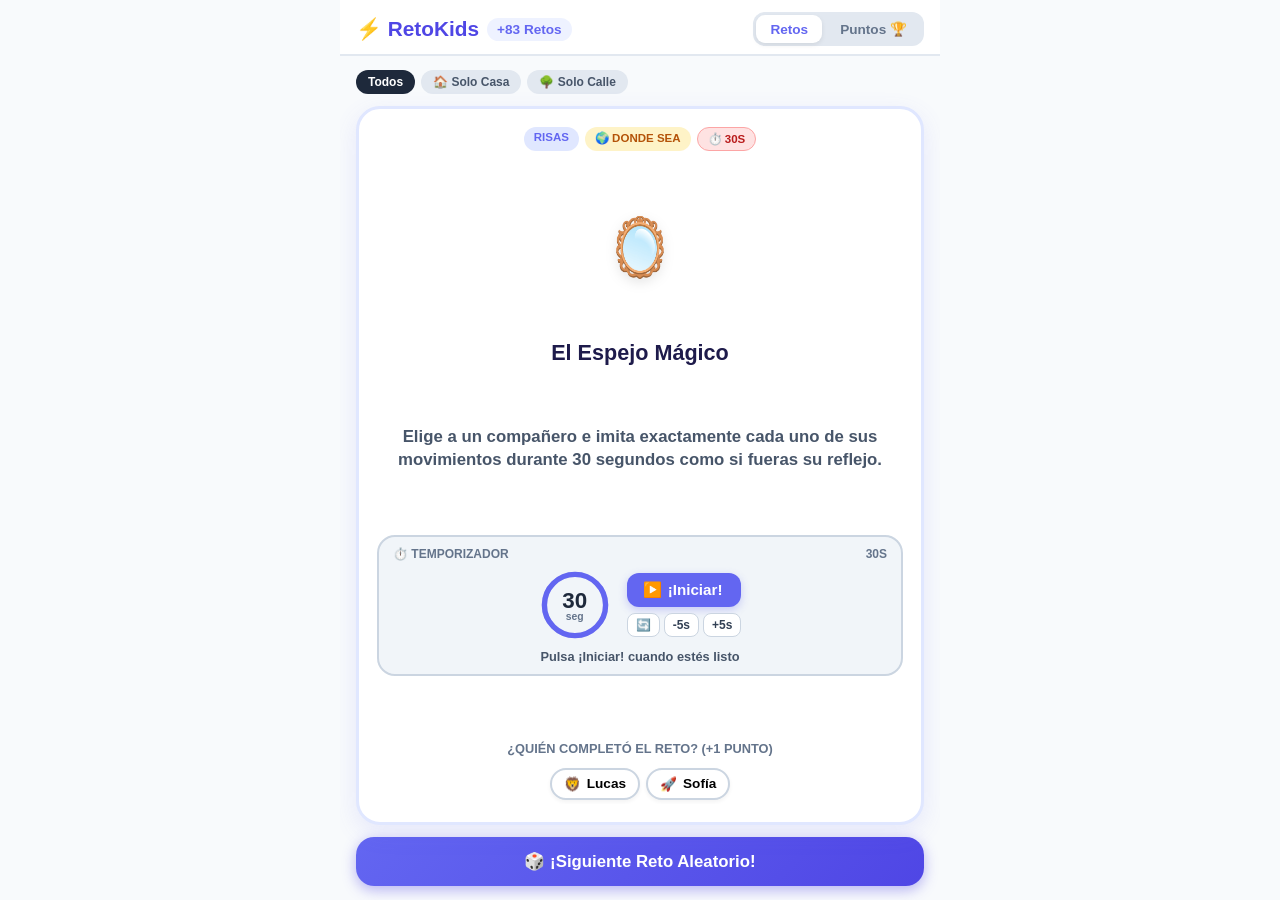
==== commit 31e489aa: "fix(audio): implement robust lazy-loading for AudioContext Add defensive initialization and error ha" ====
--- a/index.html
+++ b/index.html
@@ -878,23 +878,48 @@
     let timerRunning = false;
     const CIRCUMFERENCE = 2 * Math.PI * 34; // r=34 -> ~213.6
 
-    // Audio
-    const audioCtx = new (window.AudioContext || window.webkitAudioContext)();
+    // Audio Seguro (Lazy init + captura de errores de dispositivo)
+    let audioCtx = null;
     
+    function getAudioContext() {
+      if (!audioCtx) {
+        try {
+          const AudioContextClass = window.AudioContext || window.webkitAudioContext;
+          if (AudioContextClass) {
+            audioCtx = new AudioContextClass();
+          }
+        } catch (e) {
+          return null;
+        }
+      }
+      if (audioCtx && audioCtx.state === 'suspended') {
+        try {
+          const res = audioCtx.resume();
+          if (res && typeof res.catch === 'function') {
+            res.catch(() => {});
+          }
+        } catch (e) {}
+      }
+      return audioCtx;
+    }
+
     function playBeep(freq = 520, type = 'sine', duration = 0.15) {
-      if (audioCtx.state === 'suspended') audioCtx.resume();
       try {
-        const osc = audioCtx.createOscillator();
-        const gain = audioCtx.createGain();
+        const ctx = getAudioContext();
+        if (!ctx) return;
+        const osc = ctx.createOscillator();
+        const gain = ctx.createGain();
         osc.type = type;
-        osc.frequency.value = freq;
-        gain.gain.setValueAtTime(0.2, audioCtx.currentTime);
-        gain.gain.exponentialRampToValueAtTime(0.001, audioCtx.currentTime + duration);
+        osc.frequency.setValueAtTime(freq, ctx.currentTime);
+        gain.gain.setValueAtTime(0.2, ctx.currentTime);
+        gain.gain.exponentialRampToValueAtTime(0.001, ctx.currentTime + duration);
         osc.connect(gain);
-        gain.connect(audioCtx.destination);
+        gain.connect(ctx.destination);
         osc.start();
-        osc.stop(audioCtx.currentTime + duration);
-      } catch (e) {}
+        osc.stop(ctx.currentTime + duration);
+      } catch (e) {
+        // Silenciar fallos si el dispositivo no tiene hardware de audio o está bloqueado
+      }
     }
 
     function playFanfare() {
@@ -1063,13 +1088,15 @@
       return RETOS.filter(r => r.place === 'todos' || r.place === currentFilter);
     }
 
-    function nextChallenge() {
+    function nextChallenge(playSound = true) {
       const list = getFilteredRetos();
       const randomIndex = Math.floor(Math.random() * list.length);
       const reto = list[randomIndex];
       currentReto = reto;
 
-      playBeep(400, 'sine', 0.08);
+      if (playSound) {
+        playBeep(400, 'sine', 0.08);
+      }
 
       const card = document.getElementById('card');
       card.style.animation = 'none';
@@ -1294,7 +1321,7 @@
     // Inicialización
     document.getElementById('challenge-counter').textContent = `+${RETOS.length} Retos`;
     savePlayers();
-    nextChallenge();
+    nextChallenge(false);
   </script>
 </body>
 </html>
